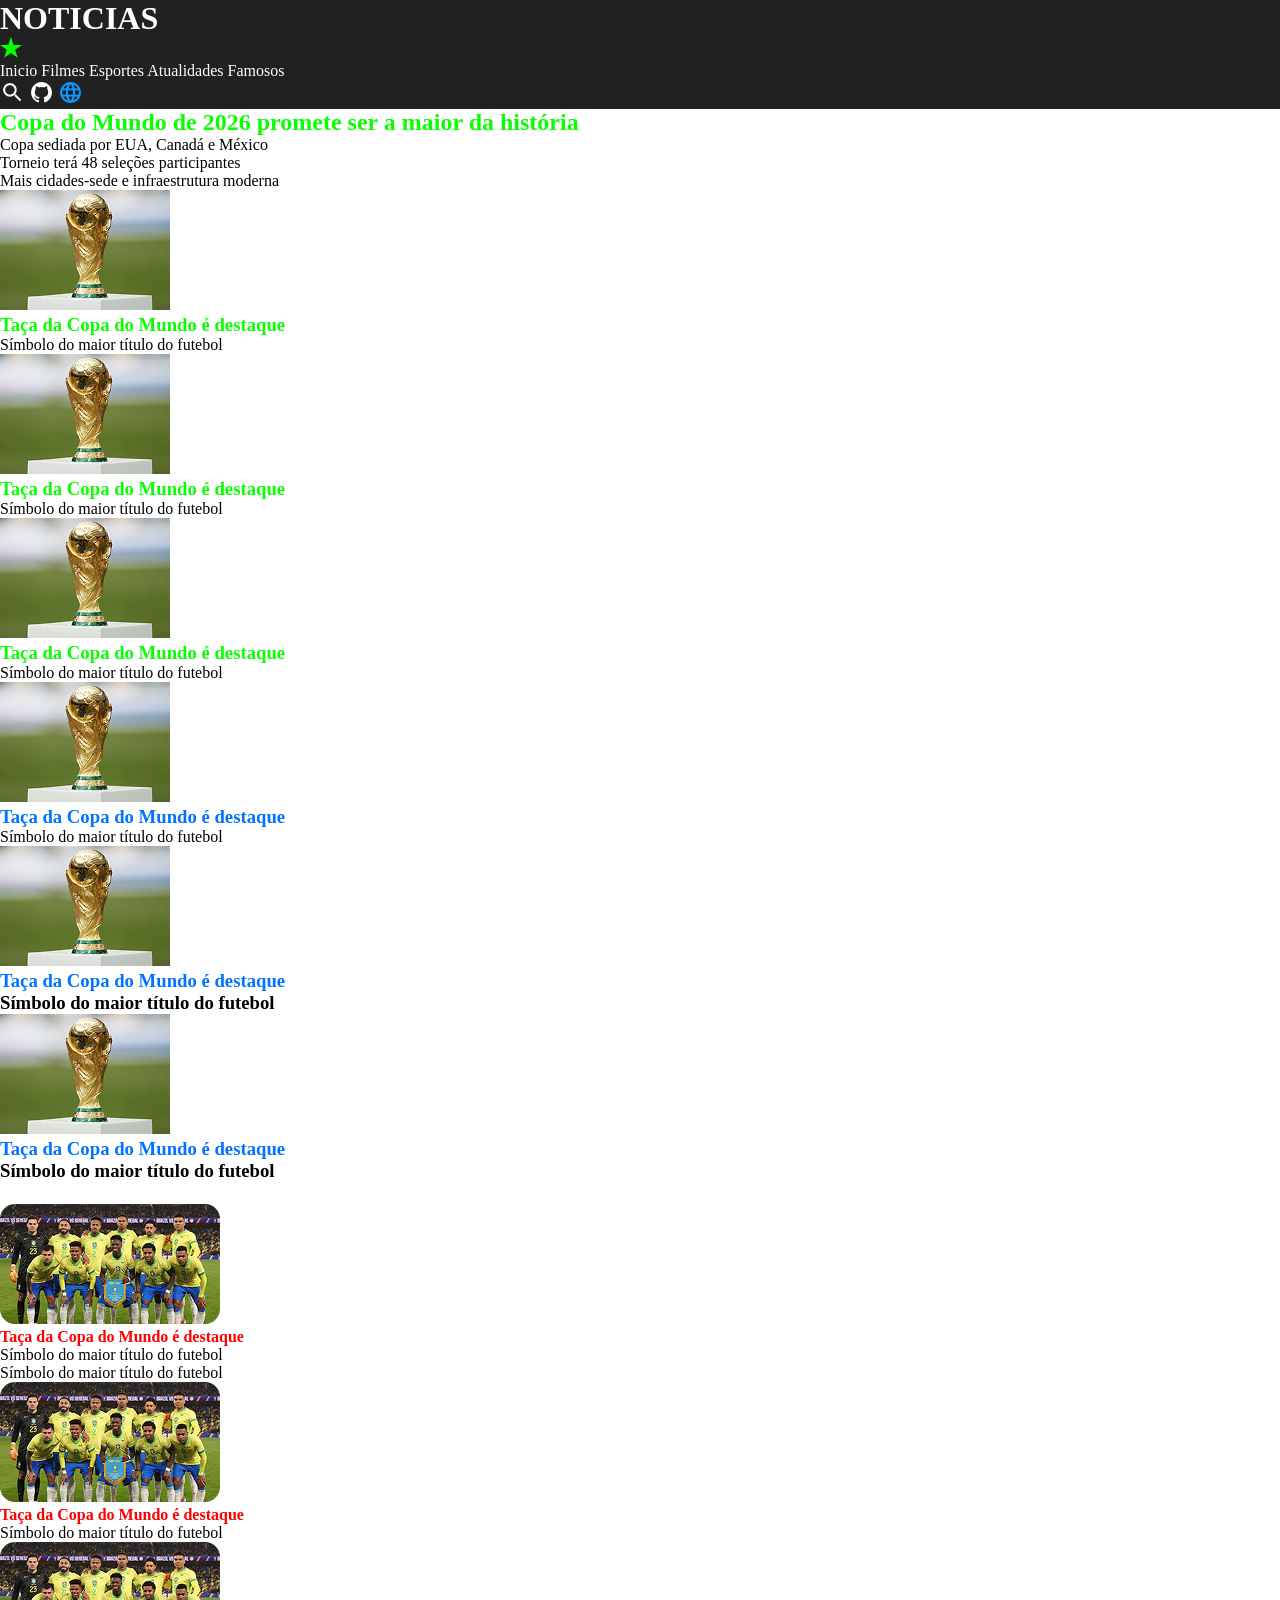
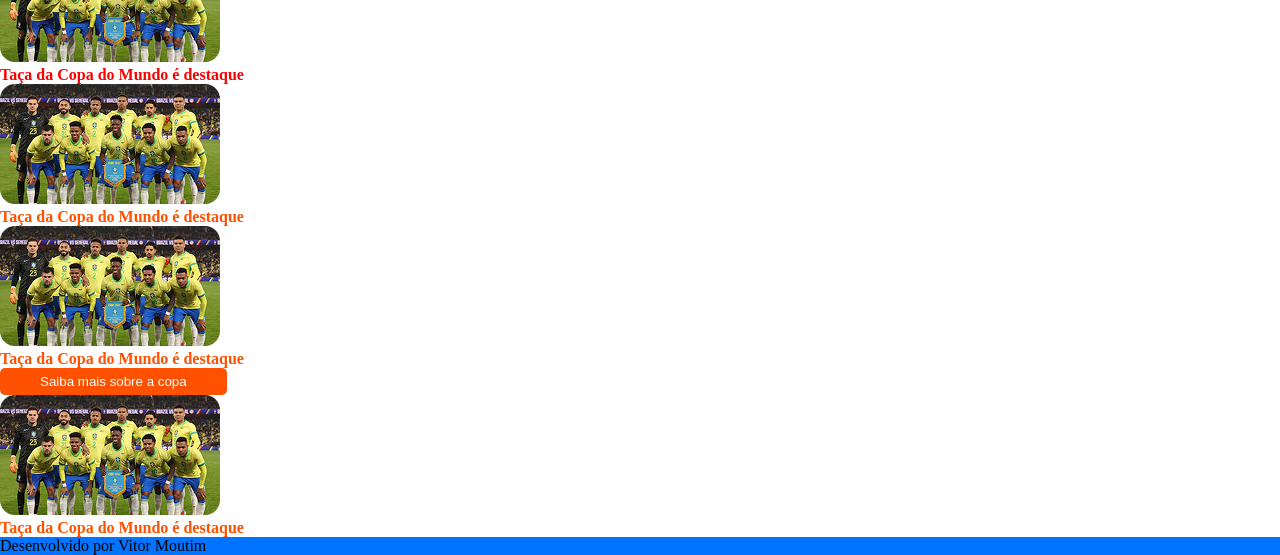
==== index.html @ 13dfeb14 "esqueleto da pagina do site de noticias" ====
<!DOCTYPE html>
<html lang="en">

<head>
    <meta charset="UTF-8">
    <meta name="viewport" content="width=device-width, initial-scale=1.0">
    <link rel="stylesheet" href="style.css">
    <title>Site De Noticías</title>
</head>

<body>
    <header>
        <div>
            <h1>NOTICIAS</h1>
            <img src="./imagens/Star 1.png" alt="Desenho de uma estrela na cor verde.">
        </div>

        <nav>
            <a href="">Inicio</a>
            <a href="">Filmes</a>
            <a href="">Esportes</a>
            <a href="">Atualidades</a>
            <a href="">Famosos</a>
        </nav>

        <div>
            <img src="./imagens/ic_outline-search.png" alt="Icone de uma lupa">
            <img src="./imagens/ri_github-fill.png" alt="Icone da logo do GitHub">
            <img src="./imagens/material-symbols_language.png" alt="Icone de um globo azul">
        </div>
    </header>

    <main>
        <section>
            <article>
                <h2 class="cor-verde">Copa do Mundo de 2026 promete ser a maior da história</h2>
                <ul>
                    <li>Copa sediada por EUA, Canadá e México</li>
                    <li>Torneio terá 48 seleções participantes</li>
                    <li>Mais cidades-sede e infraestrutura moderna</li>
                </ul>
            </article>

            <div>
                <article>
                    <img src="./imagens/imagem da taça.png" alt="Imagem da taça da copa do mundo">
                    <h3 class="cor-verde">Taça da Copa do Mundo é destaque</h3>
                    <ul>
                        <li>Símbolo do maior título do futebol</li>
                    </ul>
                </article>

                <article>
                    <img src="./imagens/imagem da taça.png" alt="Imagem da taça da copa do mundo">
                    <h3 class="cor-verde">Taça da Copa do Mundo é destaque</h3>
                    <ul>
                        <li>Símbolo do maior título do futebol</li>
                    </ul>
                </article>

                <article>
                    <img src="./imagens/imagem da taça.png" alt="Imagem da taça da copa do mundo">
                    <h3 class="cor-verde">Taça da Copa do Mundo é destaque</h3>
                    <ul>
                        <li>Símbolo do maior título do futebol</li>
                    </ul>
                </article>
            </div>

            <div>
                <article>
                    <img src="./imagens/imagem da taça.png" alt="Imagem da taça da copa do mundo">
                    <h3 class="cor-azul">Taça da Copa do Mundo é destaque</h3>
                    <ul>
                        <li>Símbolo do maior título do futebol</li>
                    </ul>
                </article>

                <article>
                    <img src="./imagens/imagem da taça.png" alt="Imagem da taça da copa do mundo">
                    <h3 class="cor-azul">Taça da Copa do Mundo é destaque<h3>
                            <ul>
                                <li>Símbolo do maior título do futebol</li>
                            </ul>
                </article>

                <article>
                    <img src="./imagens/imagem da taça.png" alt="Imagem da taça da copa do mundo">
                    <h3 class="cor-azul">Taça da Copa do Mundo é destaque<h3>
                            <ul>
                                <li>Símbolo do maior título do futebol
                                <li>
                                    <ul>
                                        <article>
                                            <div>
        </section>

        <section>
            <article>
                <img src="./imagens/imagem da seleção.png" alt="Foto da seleção Brasileira">
                <h4 class="cor-vermelha">Taça da Copa do Mundo é destaque</h4>
                <ul>
                    <li>Símbolo do maior título do futebol</li>
                    <li>Símbolo do maior título do futebol</li>
                </ul>
            </article>

            <article>
                <img src="./imagens/imagem da seleção.png" alt="">
                <h4 class="cor-vermelha">Taça da Copa do Mundo é destaque</h4>
                <ul>
                    <li>Símbolo do maior título do futebol</li>
                </ul>
            </article>

            <article>
                <img src="./imagens/imagem da seleção.png" alt="">
                <h4 class="cor-vermelha">Taça da Copa do Mundo é destaque</h4>
            </article>

            <article>
                <img src="./imagens/imagem da seleção.png" alt="">
                <h4 class="cor-laranja">Taça da Copa do Mundo é destaque</h4>
            </article>

            <article>
                <img src="./imagens/imagem da seleção.png" alt="">
                <h4 class="cor-laranja">Taça da Copa do Mundo é destaque</h4>
                <button id="botao-saiba-mais">Saiba mais sobre a copa</button>
            </article>

            <article>
                <img src="./imagens/imagem da seleção.png" alt="">
                <h4 class="cor-laranja">Taça da Copa do Mundo é destaque</h4>
            </article>

        </section>
    </main>

    <footer>
        <p>Desenvolvido por Vitor Moutim</p>
    </footer>
</body>

</html>
---- style.css ----
* {
    padding: 0;
    margin: 0;
}

header {
    background-color: #212121;
    color: white;
}

header nav a {
    color: white;
    text-decoration: none;
}

.cor-verde {
    color: #09FF00;
}

.cor-azul {
    color: #0073FF;
}

.cor-vermelha {
    color: #FF0000;
}

.cor-laranja {
    color: #FF5100;
}


#botao-saiba-mais {
    background-color: #FF5100;
    color: white;
    border: none;
    padding-left: 40px;
    padding-right: 40px;
    padding-top: 6px;
    padding-bottom: 6px;
    border-radius: 5px;
}

footer {
    background-color: #0073FF;
}
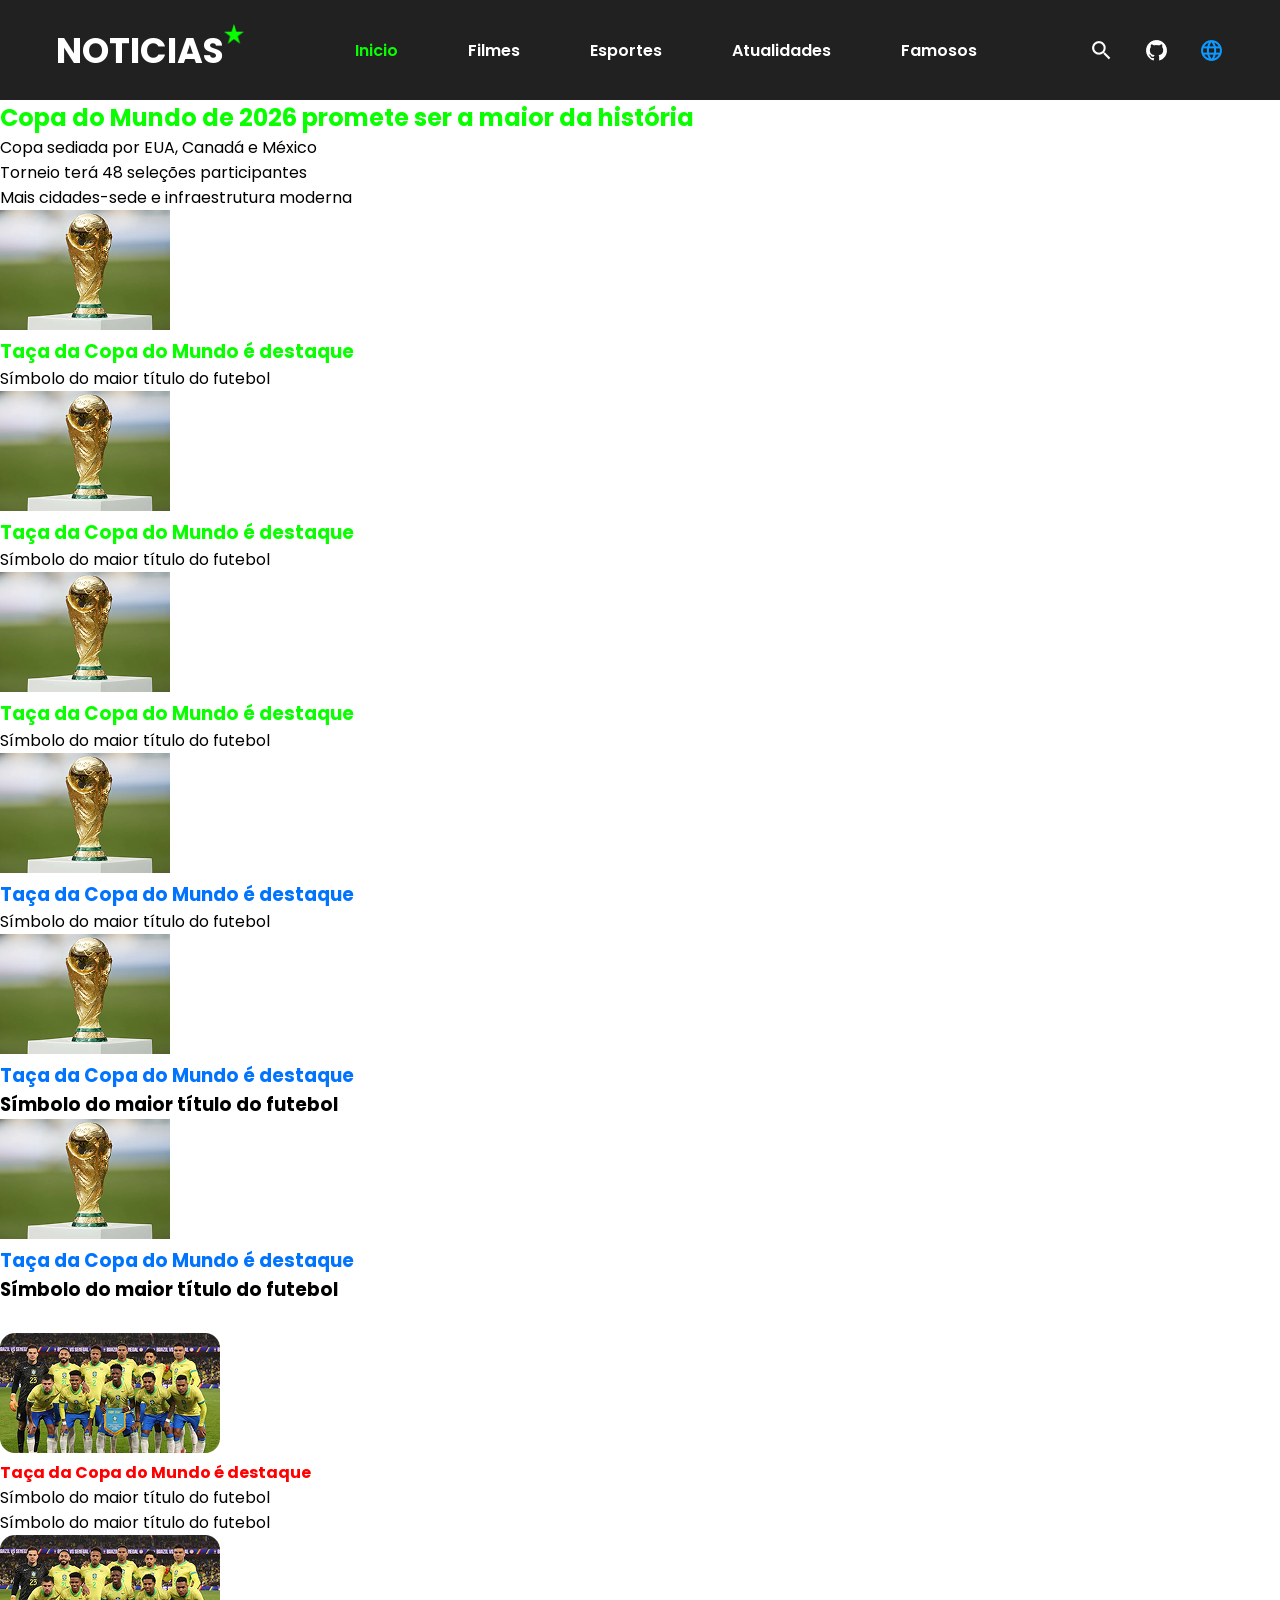
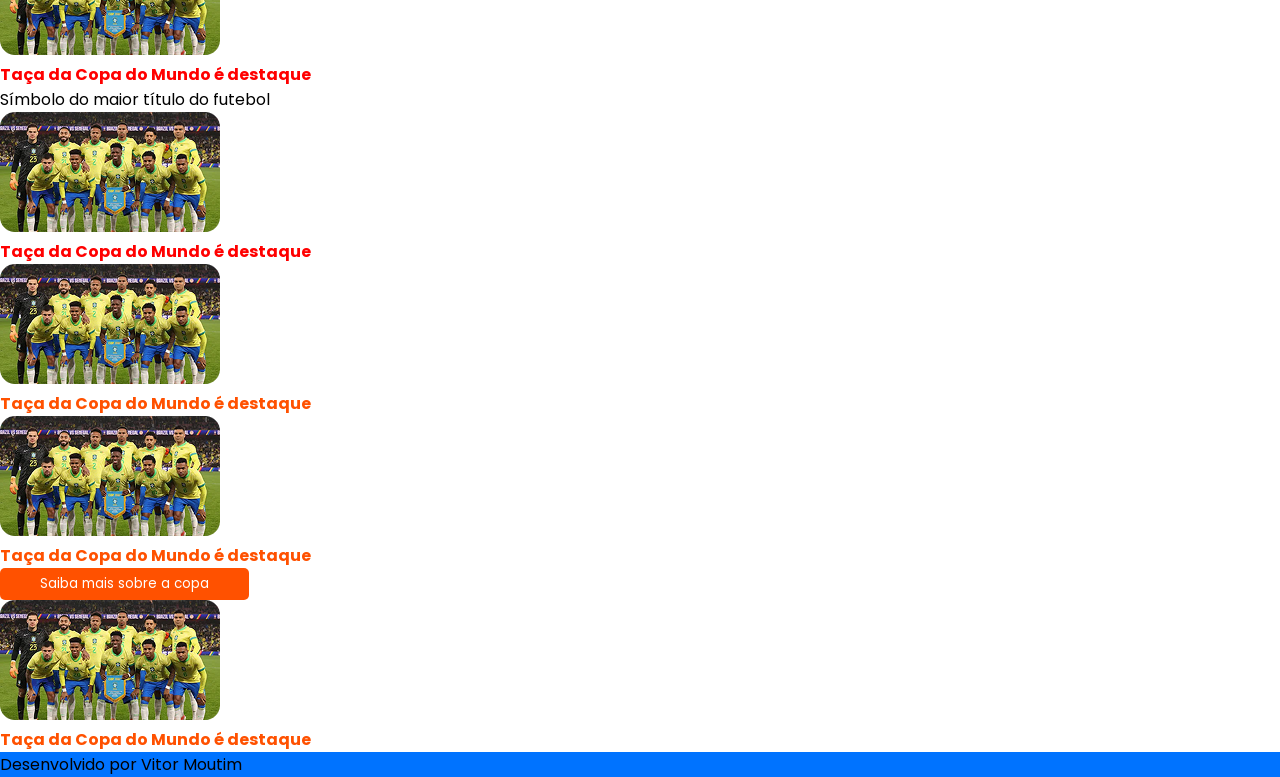
==== commit 292bac18: "header finalizado" ====
--- a/index.html
+++ b/index.html
@@ -10,7 +10,7 @@
 
 <body>
     <header>
-        <div>
+        <div class="logo">
             <h1>NOTICIAS</h1>
             <img src="./imagens/Star 1.png" alt="Desenho de uma estrela na cor verde.">
         </div>
@@ -23,7 +23,7 @@
             <a href="">Famosos</a>
         </nav>
 
-        <div>
+        <div class="icones-header">
             <img src="./imagens/ic_outline-search.png" alt="Icone de uma lupa">
             <img src="./imagens/ri_github-fill.png" alt="Icone da logo do GitHub">
             <img src="./imagens/material-symbols_language.png" alt="Icone de um globo azul">
--- a/style.css
+++ b/style.css
@@ -1,16 +1,59 @@
+@import url('https://fonts.googleapis.com/css2?family=Poppins:ital,wght@0,100;0,200;0,300;0,400;0,500;0,600;0,700;0,800;0,900;1,100;1,200;1,300;1,400;1,500;1,600;1,700;1,800;1,900&display=swap');
 * {
     padding: 0;
     margin: 0;
+    font-family: "Poppins", sans-serif;
 }
 
 header {
     background-color: #212121;
     color: white;
+    display: flex;
+    height: 100px;
+    justify-content: space-around;
+    align-items: center;
+}
+
+.logo {
+    display: flex;
+}
+
+.logo img {
+  width: 20px;
+  height: 20px;
+}
+
+.logo h1 {
+  font-size: 35px;
+}
+
+header nav {
+    display: flex;
+    gap: 70px;
+    /* da espaço entre os botões do navegador */
 }
 
 header nav a {
+    font-size: 16px;
+    font-weight: 600;
     color: white;
     text-decoration: none;
+    transition: 0.5s;
+}
+
+header nav a:first-child {
+    /* tb da pra usar nth pra trocar cores dos outros botões */
+    color: #09FF00;
+}
+
+header nav a:hover {
+    color: #09FF00;
+    font-size: 20px;
+}
+
+.icones-header {
+    display: flex;
+    gap: 30px;
 }
 
 .cor-verde {
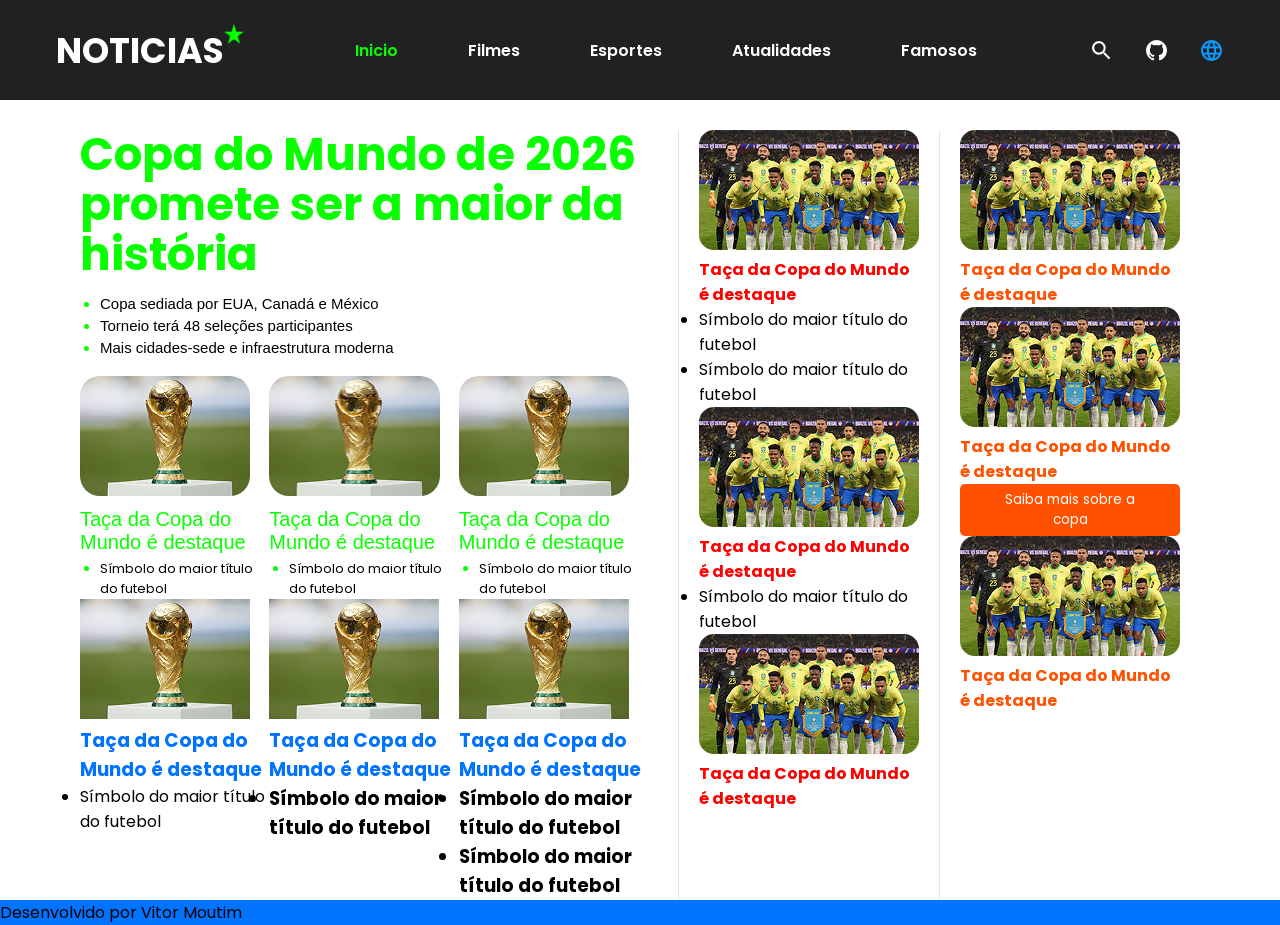
==== commit cb078d29: "3 articles finalizados" ====
--- a/index.html
+++ b/index.html
@@ -32,7 +32,7 @@
 
     <main>
         <section>
-            <article>
+            <article class="noticia-principal">
                 <h2 class="cor-verde">Copa do Mundo de 2026 promete ser a maior da história</h2>
                 <ul>
                     <li>Copa sediada por EUA, Canadá e México</li>
@@ -41,8 +41,8 @@
                 </ul>
             </article>
 
-            <div>
-                <article>
+            <div id="primeira-secao-noticias">
+                <article class="noticia-grupo-1">
                     <img src="./imagens/imagem da taça.png" alt="Imagem da taça da copa do mundo">
                     <h3 class="cor-verde">Taça da Copa do Mundo é destaque</h3>
                     <ul>
@@ -50,7 +50,7 @@
                     </ul>
                 </article>
 
-                <article>
+                <article class="noticia-grupo-1">
                     <img src="./imagens/imagem da taça.png" alt="Imagem da taça da copa do mundo">
                     <h3 class="cor-verde">Taça da Copa do Mundo é destaque</h3>
                     <ul>
@@ -58,7 +58,7 @@
                     </ul>
                 </article>
 
-                <article>
+                <article class="noticia-grupo-1">
                     <img src="./imagens/imagem da taça.png" alt="Imagem da taça da copa do mundo">
                     <h3 class="cor-verde">Taça da Copa do Mundo é destaque</h3>
                     <ul>
@@ -67,7 +67,7 @@
                 </article>
             </div>
 
-            <div>
+            <div id="segunda-secao-noticias">
                 <article>
                     <img src="./imagens/imagem da taça.png" alt="Imagem da taça da copa do mundo">
                     <h3 class="cor-azul">Taça da Copa do Mundo é destaque</h3>
@@ -89,7 +89,7 @@
                     <h3 class="cor-azul">Taça da Copa do Mundo é destaque<h3>
                             <ul>
                                 <li>Símbolo do maior título do futebol
-                                <li>
+                                <li>Símbolo do maior título do futebol
                                     <ul>
                                         <article>
                                             <div>
@@ -118,6 +118,9 @@
                 <h4 class="cor-vermelha">Taça da Copa do Mundo é destaque</h4>
             </article>
 
+        </section>
+
+        <section>
             <article>
                 <img src="./imagens/imagem da seleção.png" alt="">
                 <h4 class="cor-laranja">Taça da Copa do Mundo é destaque</h4>
@@ -133,7 +136,6 @@
                 <img src="./imagens/imagem da seleção.png" alt="">
                 <h4 class="cor-laranja">Taça da Copa do Mundo é destaque</h4>
             </article>
-
         </section>
     </main>
 
--- a/style.css
+++ b/style.css
@@ -1,4 +1,5 @@
 @import url('https://fonts.googleapis.com/css2?family=Poppins:ital,wght@0,100;0,200;0,300;0,400;0,500;0,600;0,700;0,800;0,900;1,100;1,200;1,300;1,400;1,500;1,600;1,700;1,800;1,900&display=swap');
+
 * {
     padding: 0;
     margin: 0;
@@ -19,12 +20,12 @@
 }
 
 .logo img {
-  width: 20px;
-  height: 20px;
+    width: 20px;
+    height: 20px;
 }
 
 .logo h1 {
-  font-size: 35px;
+    font-size: 35px;
 }
 
 header nav {
@@ -56,6 +57,21 @@
     gap: 30px;
 }
 
+main {
+    padding-top: 30px;
+    padding-left: 80px;
+    padding-right: 80px;
+    display: flex;
+}
+
+#primeira-secao-noticias {
+    display: flex;
+}
+
+#segunda-secao-noticias {
+    display: flex;
+}
+
 .cor-verde {
     color: #09FF00;
 }
@@ -84,6 +100,66 @@
     border-radius: 5px;
 }
 
+.noticia-principal h2 {
+    font-size: 45px;
+    line-height: 50px;
+}
+
+.noticia-principal ul {
+    padding-left: 20px;
+    margin-top: 15px;
+    margin-bottom: 15px;
+}
+
+.noticia-principal ul li {
+    font-size: 15px;
+    font-weight: 300;
+    padding-bottom: 5px;
+}
+
+.noticia-principal ul li::marker {
+    /*ele troca a cor da bolinha*/
+    color: #09FF00;
+}
+
+main section:first-child {
+    width: 60%;
+    padding-right: 30px;
+    border-right: 1px solid rgba(0, 0, 0, 0.1);
+}
+
+main section:nth-child(2) {
+    width: 20%;
+    padding: 0 20px;
+    border-right: 1px solid rgba(0, 0, 0, 0.1);
+}
+
+main section:nth-child(3) {
+    width: 20%;
+    padding: 0 20px;
+}
+
+.noticia-grupo-1 img {
+    width: 90%;
+    border-radius: 20px;
+}
+
+.noticia-grupo-1 h3 {
+    font-size: 20px;
+    font-weight: 500;
+    margin: 5px 0px;
+}
+
+.noticia-grupo-1 ul {
+    padding-left: 20px;
+    font-size: 13px;
+    font-weight: 300px;
+}
+
+.noticia-grupo-1 ul li::marker {
+    color: #09FF00;
+}
+
 footer {
     background-color: #0073FF;
 }
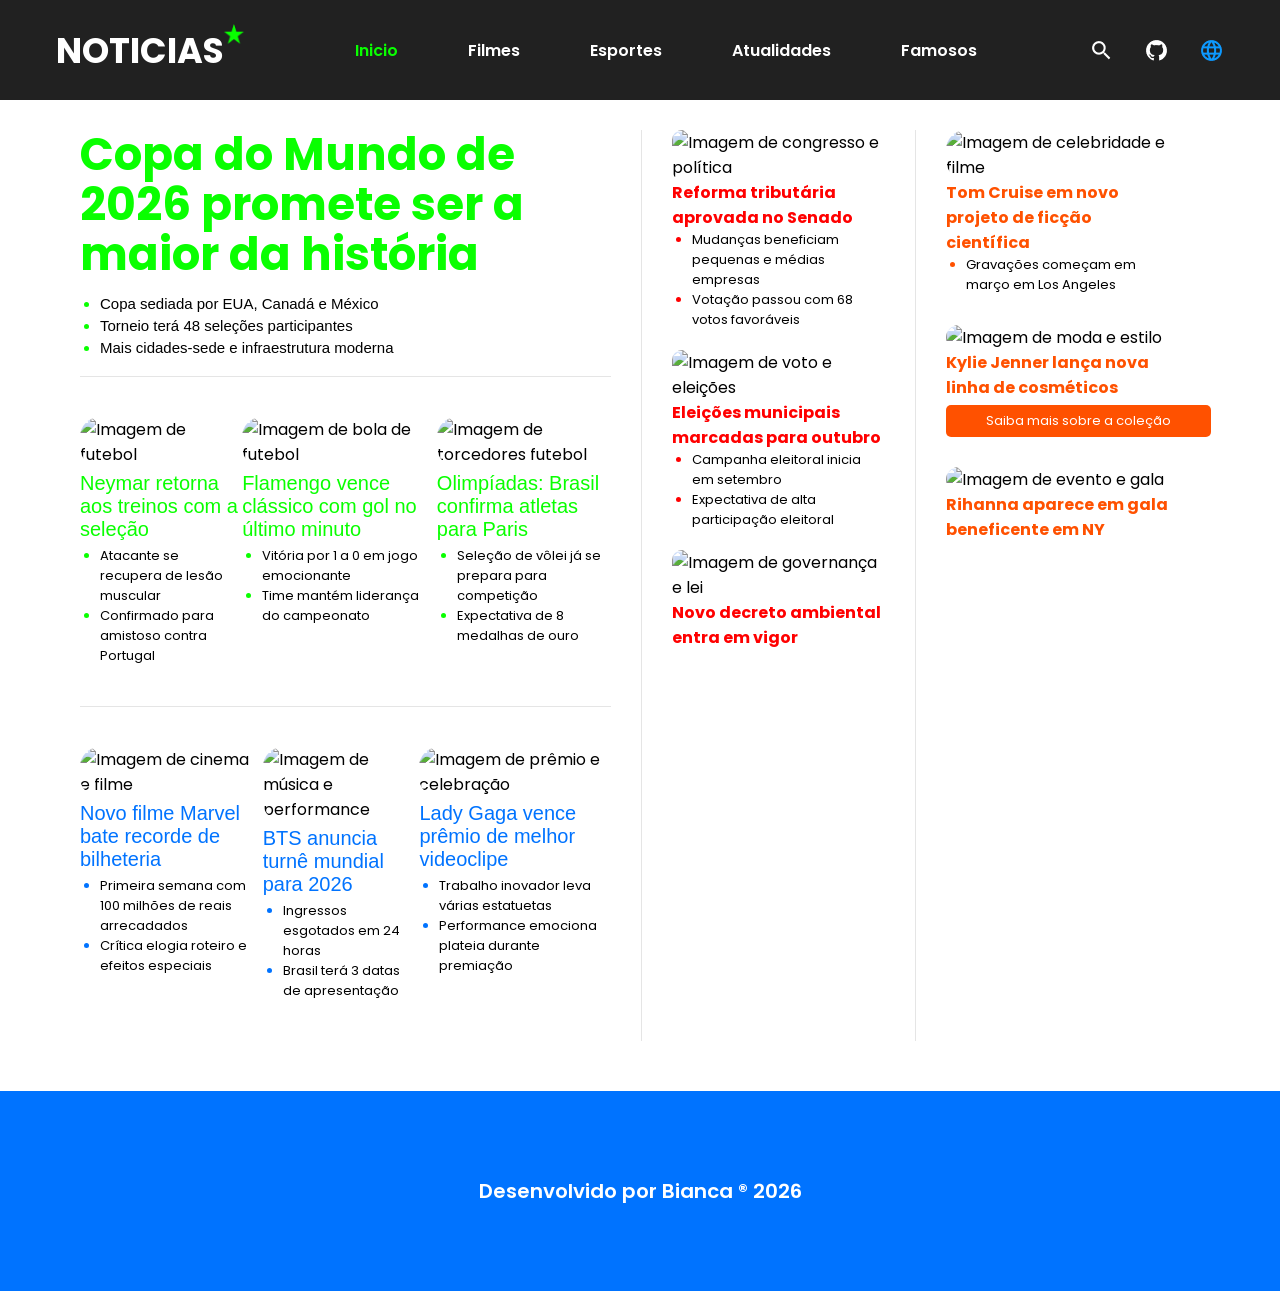
==== commit 2aa3677a: "pagina inicial finalizada" ====
--- a/index.html
+++ b/index.html
@@ -42,105 +42,114 @@
             </article>
 
             <div id="primeira-secao-noticias">
-                <article class="noticia-grupo-1">
-                    <img src="./imagens/imagem da taça.png" alt="Imagem da taça da copa do mundo">
-                    <h3 class="cor-verde">Taça da Copa do Mundo é destaque</h3>
+                <article class="noticia-grupo">
+                    <img src="https://images.unsplash.com/photo-1461896836934-ffe607ba8211?w=400&h=300&fit=crop" alt="Imagem de futebol">
+                    <h3 class="cor-verde">Neymar retorna aos treinos com a seleção</h3>
                     <ul>
-                        <li>Símbolo do maior título do futebol</li>
+                        <li>Atacante se recupera de lesão muscular</li>
+                        <li>Confirmado para amistoso contra Portugal</li>
                     </ul>
                 </article>
 
-                <article class="noticia-grupo-1">
-                    <img src="./imagens/imagem da taça.png" alt="Imagem da taça da copa do mundo">
-                    <h3 class="cor-verde">Taça da Copa do Mundo é destaque</h3>
+                <article class="noticia-grupo">
+                    <img src="https://images.pexels.com/photos/3807517/pexels-photo-3807517.jpeg?w=400&h=300&fit=crop" alt="Imagem de bola de futebol">
+                    <h3 class="cor-verde">Flamengo vence clássico com gol no último minuto</h3>
                     <ul>
-                        <li>Símbolo do maior título do futebol</li>
+                        <li>Vitória por 1 a 0 em jogo emocionante</li>
+                        <li>Time mantém liderança do campeonato</li>
                     </ul>
                 </article>
 
-                <article class="noticia-grupo-1">
-                    <img src="./imagens/imagem da taça.png" alt="Imagem da taça da copa do mundo">
-                    <h3 class="cor-verde">Taça da Copa do Mundo é destaque</h3>
+                <article class="noticia-grupo">
+                    <img src="https://images.pexels.com/photos/3945657/pexels-photo-3945657.jpeg?w=400&h=300&fit=crop" alt="Imagem de torcedores futebol">
+                    <h3 class="cor-verde">Olimpíadas: Brasil confirma atletas para Paris</h3>
                     <ul>
-                        <li>Símbolo do maior título do futebol</li>
+                        <li>Seleção de vôlei já se prepara para competição</li>
+                        <li>Expectativa de 8 medalhas de ouro</li>
                     </ul>
                 </article>
             </div>
 
             <div id="segunda-secao-noticias">
-                <article>
-                    <img src="./imagens/imagem da taça.png" alt="Imagem da taça da copa do mundo">
-                    <h3 class="cor-azul">Taça da Copa do Mundo é destaque</h3>
+                <article class="noticia-grupo">
+                    <img src="https://images.pexels.com/photos/2823084/pexels-photo-2823084.jpeg?w=400&h=300&fit=crop" alt="Imagem de cinema e filme">
+                    <h3 class="cor-azul">Novo filme Marvel bate recorde de bilheteria</h3>
                     <ul>
-                        <li>Símbolo do maior título do futebol</li>
+                        <li>Primeira semana com 100 milhões de reais arrecadados</li>
+                        <li>Crítica elogia roteiro e efeitos especiais</li>
                     </ul>
                 </article>
 
-                <article>
-                    <img src="./imagens/imagem da taça.png" alt="Imagem da taça da copa do mundo">
-                    <h3 class="cor-azul">Taça da Copa do Mundo é destaque<h3>
-                            <ul>
-                                <li>Símbolo do maior título do futebol</li>
-                            </ul>
+                <article class="noticia-grupo">
+                    <img src="https://images.unsplash.com/photo-1514525253161-7a46d19cd819?w=400&h=300&fit=crop" alt="Imagem de música e performance">
+                    <h3 class="cor-azul">BTS anuncia turnê mundial para 2026</h3>
+                    <ul>
+                        <li>Ingressos esgotados em 24 horas</li>
+                        <li>Brasil terá 3 datas de apresentação</li>
+                    </ul>
                 </article>
 
-                <article>
-                    <img src="./imagens/imagem da taça.png" alt="Imagem da taça da copa do mundo">
-                    <h3 class="cor-azul">Taça da Copa do Mundo é destaque<h3>
-                            <ul>
-                                <li>Símbolo do maior título do futebol
-                                <li>Símbolo do maior título do futebol
-                                    <ul>
-                                        <article>
-                                            <div>
+                <article class="noticia-grupo">
+                    <img src="https://images.unsplash.com/photo-1493225457124-a3eb161ffa5f?w=400&h=300&fit=crop" alt="Imagem de prêmio e celebração">
+                    <h3 class="cor-azul">Lady Gaga vence prêmio de melhor videoclipe</h3>
+                    <ul>
+                        <li>Trabalho inovador leva várias estatuetas</li>
+                        <li>Performance emociona plateia durante premiação</li>
+                    </ul>
+                </article>
+            </div>
         </section>
 
         <section>
-            <article>
-                <img src="./imagens/imagem da seleção.png" alt="Foto da seleção Brasileira">
-                <h4 class="cor-vermelha">Taça da Copa do Mundo é destaque</h4>
+            <article class="noticia-grupo">
+                <img src="https://images.unsplash.com/photo-1552664730-d307ca884978?w=400&h=300&fit=crop" alt="Imagem de congresso e política">
+                <h4 class="cor-vermelha">Reforma tributária aprovada no Senado</h4>
                 <ul>
-                    <li>Símbolo do maior título do futebol</li>
-                    <li>Símbolo do maior título do futebol</li>
+                    <li>Mudanças beneficiam pequenas e médias empresas</li>
+                    <li>Votação passou com 68 votos favoráveis</li>
                 </ul>
             </article>
 
-            <article>
-                <img src="./imagens/imagem da seleção.png" alt="">
-                <h4 class="cor-vermelha">Taça da Copa do Mundo é destaque</h4>
+            <article class="noticia-grupo">
+                <img src="https://images.unsplash.com/photo-1531482615713-2afd69097998?w=400&h=300&fit=crop" alt="Imagem de voto e eleições">
+                <h4 class="cor-vermelha">Eleições municipais marcadas para outubro</h4>
                 <ul>
-                    <li>Símbolo do maior título do futebol</li>
+                    <li>Campanha eleitoral inicia em setembro</li>
+                    <li>Expectativa de alta participação eleitoral</li>
                 </ul>
             </article>
 
-            <article>
-                <img src="./imagens/imagem da seleção.png" alt="">
-                <h4 class="cor-vermelha">Taça da Copa do Mundo é destaque</h4>
+            <article class="noticia-grupo">
+                <img src="https://images.pexels.com/photos/7974/pexels-photo.jpg?w=400&h=300&fit=crop" alt="Imagem de governança e lei">
+                <h4 class="cor-vermelha">Novo decreto ambiental entra em vigor</h4>
             </article>
 
         </section>
 
         <section>
-            <article>
-                <img src="./imagens/imagem da seleção.png" alt="">
-                <h4 class="cor-laranja">Taça da Copa do Mundo é destaque</h4>
+            <article class="noticia-grupo">
+                <img src="https://images.pexels.com/photos/1115804/pexels-photo-1115804.jpeg?w=400&h=300&fit=crop" alt="Imagem de celebridade e filme">
+                <h4 class="cor-laranja">Tom Cruise em novo projeto de ficção científica</h4>
+                <ul>
+                    <li>Gravações começam em março em Los Angeles</li>
+                </ul>
             </article>
 
-            <article>
-                <img src="./imagens/imagem da seleção.png" alt="">
-                <h4 class="cor-laranja">Taça da Copa do Mundo é destaque</h4>
-                <button id="botao-saiba-mais">Saiba mais sobre a copa</button>
+            <article class="noticia-grupo">
+                <img src="https://images.unsplash.com/photo-1509631179647-0177331693ae?w=400&h=300&fit=crop" alt="Imagem de moda e estilo">
+                <h4 class="cor-laranja">Kylie Jenner lança nova linha de cosméticos</h4>
+                <button id="botao-saiba-mais">Saiba mais sobre a coleção</button>
             </article>
 
-            <article>
-                <img src="./imagens/imagem da seleção.png" alt="">
-                <h4 class="cor-laranja">Taça da Copa do Mundo é destaque</h4>
+            <article class="noticia-grupo">
+                <img src="https://images.unsplash.com/photo-1495521821757-a1efb6729352?w=400&h=300&fit=crop" alt="Imagem de evento e gala">
+                <h4 class="cor-laranja">Rihanna aparece em gala beneficente em NY</h4>
             </article>
         </section>
     </main>
 
     <footer>
-        <p>Desenvolvido por Vitor Moutim</p>
+        <p>Desenvolvido por Bianca ® 2026</p>
     </footer>
 </body>
 
--- a/style.css
+++ b/style.css
@@ -64,14 +64,6 @@
     display: flex;
 }
 
-#primeira-secao-noticias {
-    display: flex;
-}
-
-#segunda-secao-noticias {
-    display: flex;
-}
-
 .cor-verde {
     color: #09FF00;
 }
@@ -90,6 +82,8 @@
 
 
 #botao-saiba-mais {
+    font-size: 13px;
+    white-space: nowrap;
     background-color: #FF5100;
     color: white;
     border: none;
@@ -98,6 +92,7 @@
     padding-top: 6px;
     padding-bottom: 6px;
     border-radius: 5px;
+    margin-top: 5px;
 }
 
 .noticia-principal h2 {
@@ -123,43 +118,99 @@
 }
 
 main section:first-child {
-    width: 60%;
+    width: 50%;
     padding-right: 30px;
     border-right: 1px solid rgba(0, 0, 0, 0.1);
 }
 
 main section:nth-child(2) {
     width: 20%;
-    padding: 0 20px;
+    padding: 0 30px;
     border-right: 1px solid rgba(0, 0, 0, 0.1);
 }
 
 main section:nth-child(3) {
     width: 20%;
-    padding: 0 20px;
-}
-
-.noticia-grupo-1 img {
+    padding: 0 30px;
+}
+
+.noticia-grupo img {
     width: 90%;
     border-radius: 20px;
 }
 
-.noticia-grupo-1 h3 {
+.noticia-grupo h3 {
     font-size: 20px;
     font-weight: 500;
     margin: 5px 0px;
 }
 
-.noticia-grupo-1 ul {
+.noticia-grupo ul {
     padding-left: 20px;
     font-size: 13px;
     font-weight: 300px;
 }
 
-.noticia-grupo-1 ul li::marker {
-    color: #09FF00;
-}
+.noticia-grupo ul li::marker {
+    color: #09FF00;
+}
+
+#primeira-secao-noticias {
+    display: flex;
+    justify-content: space-between;
+    border-top: 1px solid rgba(0, 0, 0, 0.1);
+    border-bottom: 1px solid rgba(0, 0, 0, 0.1);
+    padding: 40px 0px;
+}
+
+#segunda-secao-noticias {
+    display: flex;
+    justify-content: space-between;
+    padding: 40px 0px;
+}
+
+#segunda-secao-noticias article ul li::marker {
+    color: #0073FF;
+}
+
+/*fim do esilo primeira seção*/
+
+/*estilo segunda seção*/
+
+main section:nth-child(2) article img {
+    border-radius: 10px;
+}
+
+main section:nth-child(2) article {
+    margin-bottom: 20px;
+}
+
+main section:nth-child(2) article ul li::marker {
+    color: #FF0000;
+}
+
+/*fim do estilo segunda seção*/
+
+/*estilo terceira seção*/
+
+main section:nth-child(3) article {
+    margin-bottom: 30px;
+}
+
+main section:nth-child(3) article ul li::marker {
+    color: #FF5100;
+}
+
+/*fim do estilo terceira seção*/
 
 footer {
     background-color: #0073FF;
+    height: 200px;
+    display: flex;
+    justify-content: center;
+    align-items: center;
+    font-size: 20px;
+    color: white;
+    font-weight: 600;
+    margin-top: 50px;
 }
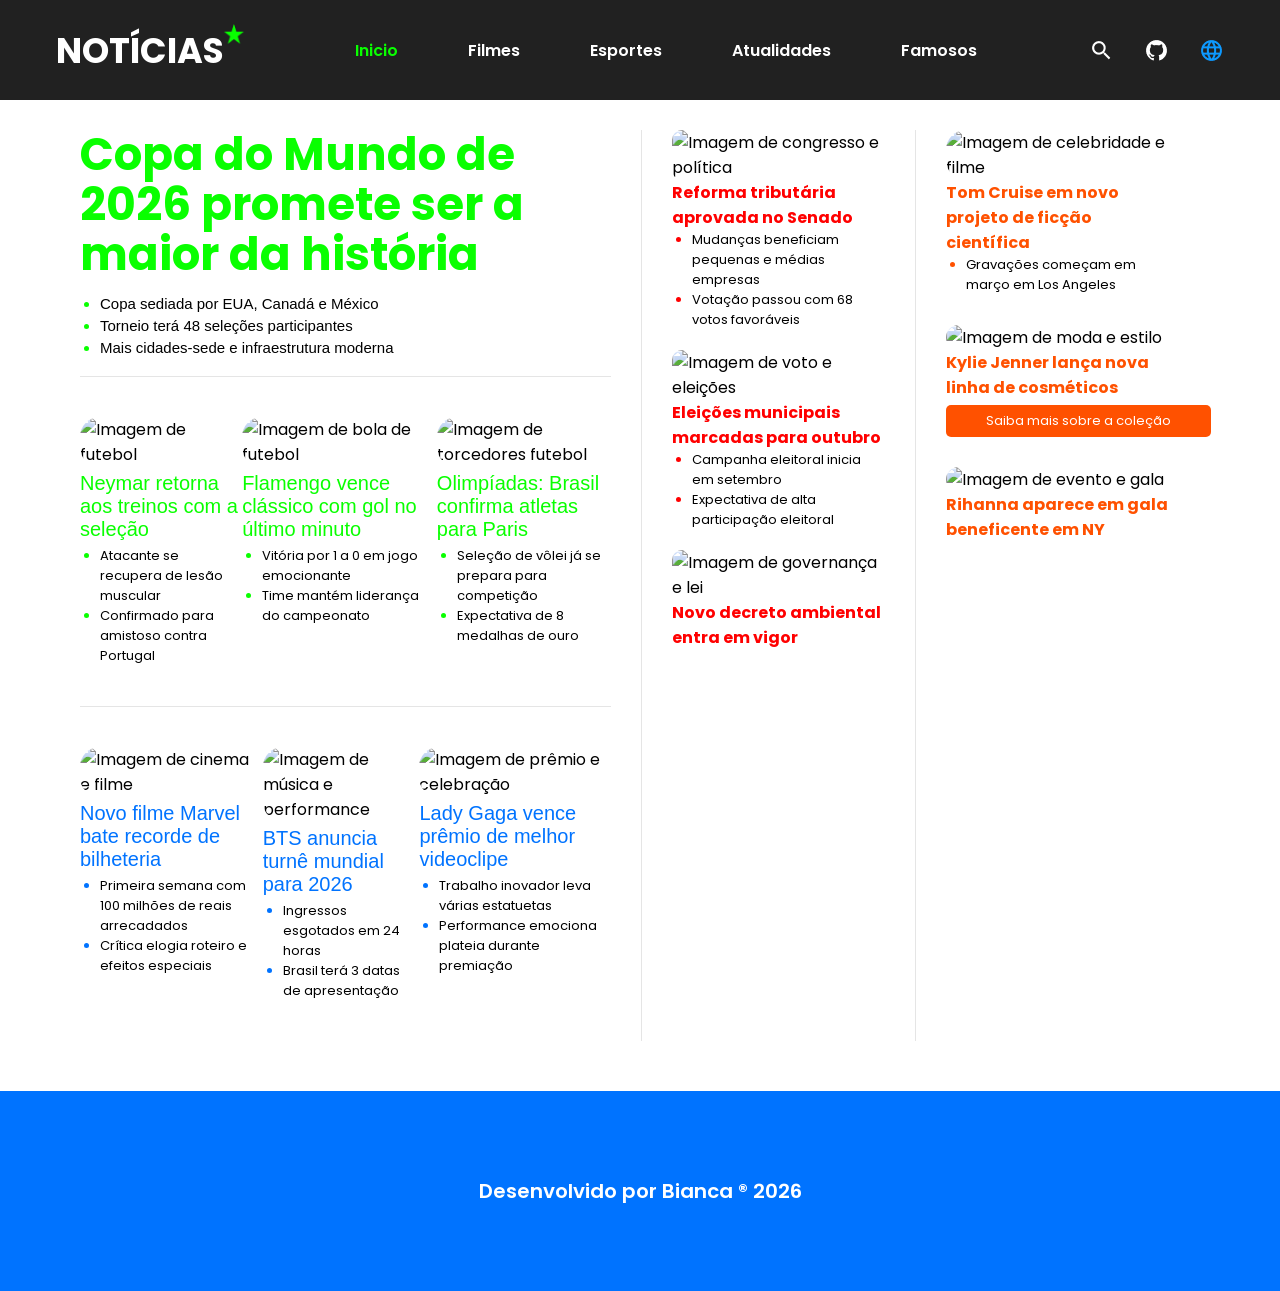
==== commit 482c24dd: "alteração de logo" ====
--- a/index.html
+++ b/index.html
@@ -5,13 +5,13 @@
     <meta charset="UTF-8">
     <meta name="viewport" content="width=device-width, initial-scale=1.0">
     <link rel="stylesheet" href="style.css">
-    <title>Site De Noticías</title>
+    <title>Site De Notícias</title>
 </head>
 
 <body>
     <header>
         <div class="logo">
-            <h1>NOTICIAS</h1>
+            <h1>NOTÍCIAS</h1>
             <img src="./imagens/Star 1.png" alt="Desenho de uma estrela na cor verde.">
         </div>
 
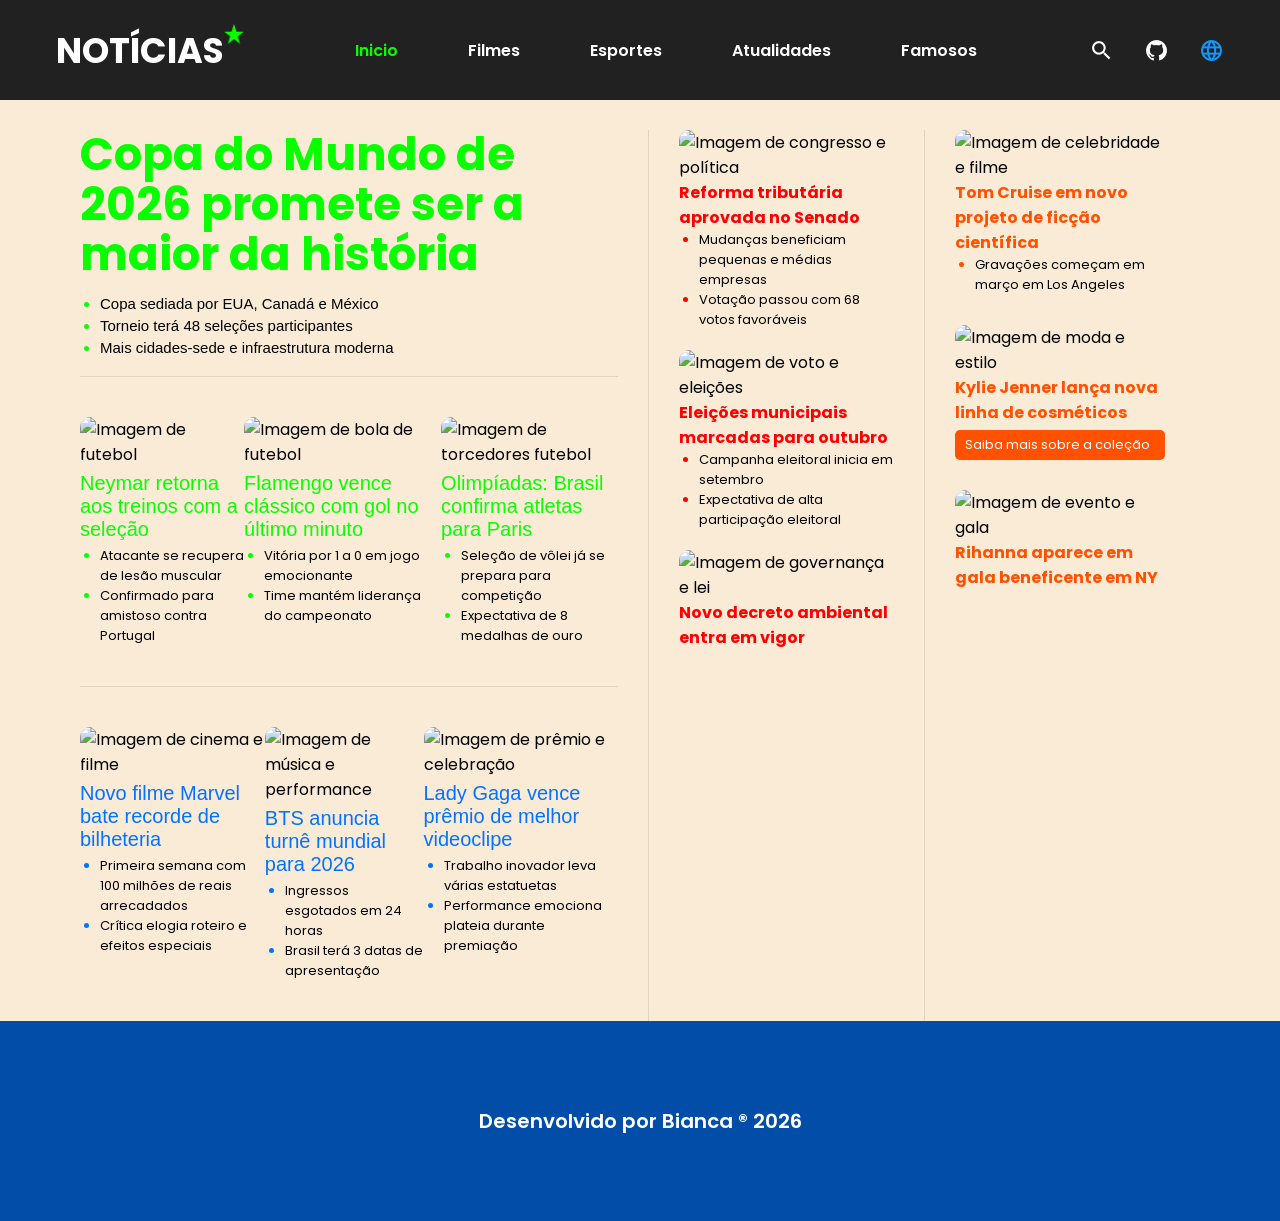
==== commit 980c1449: "imagens pag inicial alteradas" ====
--- a/index.html
+++ b/index.html
@@ -5,6 +5,7 @@
     <meta charset="UTF-8">
     <meta name="viewport" content="width=device-width, initial-scale=1.0">
     <link rel="stylesheet" href="style.css">
+    <link rel="shortcut icon" href="./imagens/Star 1.png" type="image/x-icon">
     <title>Site De Notícias</title>
 </head>
 
@@ -16,11 +17,11 @@
         </div>
 
         <nav>
-            <a href="">Inicio</a>
-            <a href="">Filmes</a>
-            <a href="">Esportes</a>
-            <a href="">Atualidades</a>
-            <a href="">Famosos</a>
+            <a href="./index.html">Inicio</a>
+            <a href="./filmes.html">Filmes</a>
+            <a href="./esportes.html">Esportes</a>
+            <a href="./atualidades.html">Atualidades</a>
+            <a href="./famosos.html">Famosos</a>
         </nav>
 
         <div class="icones-header">
@@ -43,7 +44,8 @@
 
             <div id="primeira-secao-noticias">
                 <article class="noticia-grupo">
-                    <img src="https://images.unsplash.com/photo-1461896836934-ffe607ba8211?w=400&h=300&fit=crop" alt="Imagem de futebol">
+                    <img src="https://images.unsplash.com/photo-1461896836934-ffe607ba8211?w=400&h=300&fit=crop"
+                        height="100px" width="80px" alt="Imagem de futebol">
                     <h3 class="cor-verde">Neymar retorna aos treinos com a seleção</h3>
                     <ul>
                         <li>Atacante se recupera de lesão muscular</li>
@@ -52,7 +54,8 @@
                 </article>
 
                 <article class="noticia-grupo">
-                    <img src="https://images.pexels.com/photos/3807517/pexels-photo-3807517.jpeg?w=400&h=300&fit=crop" alt="Imagem de bola de futebol">
+                    <img src="https://s2-oglobo.glbimg.com/r1gSD6279_NAuK5_zQzkr5t-6tk=/0x0:4096x2726/888x0/smart/filters:strip_icc()/i.s3.glbimg.com/v1/AUTH_da025474c0c44edd99332dddb09cabe8/internal_photos/bs/2023/d/P/9hcva1Q7KwakmAjHVANA/gabi-bh.jfif"
+                        height="100px" width="80px" alt="Imagem de bola de futebol">
                     <h3 class="cor-verde">Flamengo vence clássico com gol no último minuto</h3>
                     <ul>
                         <li>Vitória por 1 a 0 em jogo emocionante</li>
@@ -61,7 +64,8 @@
                 </article>
 
                 <article class="noticia-grupo">
-                    <img src="https://images.pexels.com/photos/3945657/pexels-photo-3945657.jpeg?w=400&h=300&fit=crop" alt="Imagem de torcedores futebol">
+                    <img src="https://www.connectarch.com.br/wp-content/uploads/2024/07/blog-olimpiadas-3-20240725163149-3.png"
+                        height="100px" width="80px" alt="Imagem de torcedores futebol">
                     <h3 class="cor-verde">Olimpíadas: Brasil confirma atletas para Paris</h3>
                     <ul>
                         <li>Seleção de vôlei já se prepara para competição</li>
@@ -72,7 +76,8 @@
 
             <div id="segunda-secao-noticias">
                 <article class="noticia-grupo">
-                    <img src="https://images.pexels.com/photos/2823084/pexels-photo-2823084.jpeg?w=400&h=300&fit=crop" alt="Imagem de cinema e filme">
+                    <img src="https://media-cdn.tripadvisor.com/media/photo-m/1280/1d/95/f4/86/cinema.jpg"
+                        height="100px" width="80px" alt="Imagem de cinema e filme">
                     <h3 class="cor-azul">Novo filme Marvel bate recorde de bilheteria</h3>
                     <ul>
                         <li>Primeira semana com 100 milhões de reais arrecadados</li>
@@ -81,7 +86,8 @@
                 </article>
 
                 <article class="noticia-grupo">
-                    <img src="https://images.unsplash.com/photo-1514525253161-7a46d19cd819?w=400&h=300&fit=crop" alt="Imagem de música e performance">
+                    <img src="https://images.unsplash.com/photo-1514525253161-7a46d19cd819?w=400&h=300&fit=crop"
+                        height="100px" width="80px" alt="Imagem de música e performance">
                     <h3 class="cor-azul">BTS anuncia turnê mundial para 2026</h3>
                     <ul>
                         <li>Ingressos esgotados em 24 horas</li>
@@ -90,7 +96,8 @@
                 </article>
 
                 <article class="noticia-grupo">
-                    <img src="https://images.unsplash.com/photo-1493225457124-a3eb161ffa5f?w=400&h=300&fit=crop" alt="Imagem de prêmio e celebração">
+                    <img src="https://images.unsplash.com/photo-1493225457124-a3eb161ffa5f?w=400&h=300&fit=crop"
+                        height="100px" width="80px" alt="Imagem de prêmio e celebração">
                     <h3 class="cor-azul">Lady Gaga vence prêmio de melhor videoclipe</h3>
                     <ul>
                         <li>Trabalho inovador leva várias estatuetas</li>
@@ -102,7 +109,8 @@
 
         <section>
             <article class="noticia-grupo">
-                <img src="https://images.unsplash.com/photo-1552664730-d307ca884978?w=400&h=300&fit=crop" alt="Imagem de congresso e política">
+                <img src="https://upload.wikimedia.org/wikipedia/commons/0/02/Senado_Federal_do_Brasil_Fotos_produzidas_pelo_Senado_%2814921917038%29.jpg"
+                    alt="Imagem de congresso e política">
                 <h4 class="cor-vermelha">Reforma tributária aprovada no Senado</h4>
                 <ul>
                     <li>Mudanças beneficiam pequenas e médias empresas</li>
@@ -111,7 +119,8 @@
             </article>
 
             <article class="noticia-grupo">
-                <img src="https://images.unsplash.com/photo-1531482615713-2afd69097998?w=400&h=300&fit=crop" alt="Imagem de voto e eleições">
+                <img src="https://www.tre-go.jus.br/imagens/fotos/urna-eletronica-completa-29-anos-nesta-terca-feira-13-de-maio/@@images/07efa3d2-4ba5-427b-99b0-ca64a70d33aa.jpeg"
+                    alt="Imagem de voto e eleições">
                 <h4 class="cor-vermelha">Eleições municipais marcadas para outubro</h4>
                 <ul>
                     <li>Campanha eleitoral inicia em setembro</li>
@@ -120,7 +129,8 @@
             </article>
 
             <article class="noticia-grupo">
-                <img src="https://images.pexels.com/photos/7974/pexels-photo.jpg?w=400&h=300&fit=crop" alt="Imagem de governança e lei">
+                <img src="https://encrypted-tbn0.gstatic.com/images?q=tbn:ANd9GcQ1UKSoWViJpzEl7glVZ911i4p1vKUT0LPu8g&s"
+                    alt="Imagem de governança e lei">
                 <h4 class="cor-vermelha">Novo decreto ambiental entra em vigor</h4>
             </article>
 
@@ -128,7 +138,8 @@
 
         <section>
             <article class="noticia-grupo">
-                <img src="https://images.pexels.com/photos/1115804/pexels-photo-1115804.jpeg?w=400&h=300&fit=crop" alt="Imagem de celebridade e filme">
+                <img src="https://blog.insinis.com/wp-content/uploads/2024/04/CAPA-SCIFI-1024x574.jpg"
+                    alt="Imagem de celebridade e filme">
                 <h4 class="cor-laranja">Tom Cruise em novo projeto de ficção científica</h4>
                 <ul>
                     <li>Gravações começam em março em Los Angeles</li>
@@ -136,13 +147,15 @@
             </article>
 
             <article class="noticia-grupo">
-                <img src="https://images.unsplash.com/photo-1509631179647-0177331693ae?w=400&h=300&fit=crop" alt="Imagem de moda e estilo">
+                <img src="https://megabeautyfarma.com.br/wp-content/uploads/2023/05/2019-03-como-funciona-logistica-de-cosmeticos.jpg"
+                    alt="Imagem de moda e estilo">
                 <h4 class="cor-laranja">Kylie Jenner lança nova linha de cosméticos</h4>
                 <button id="botao-saiba-mais">Saiba mais sobre a coleção</button>
             </article>
 
             <article class="noticia-grupo">
-                <img src="https://images.unsplash.com/photo-1495521821757-a1efb6729352?w=400&h=300&fit=crop" alt="Imagem de evento e gala">
+                <img src="https://www.hollywoodreporter.com/wp-content/uploads/2024/05/GettyImages-1486966844.jpg?crop=0px%2C102px%2C2760px%2C1545px&resize=2000%2C1126"
+                    alt="Imagem de evento e gala">
                 <h4 class="cor-laranja">Rihanna aparece em gala beneficente em NY</h4>
             </article>
         </section>
--- a/style.css
+++ b/style.css
@@ -15,6 +15,8 @@
     align-items: center;
 }
 
+
+
 .logo {
     display: flex;
 }
@@ -55,6 +57,7 @@
 .icones-header {
     display: flex;
     gap: 30px;
+    cursor: pointer;
 }
 
 main {
@@ -62,6 +65,7 @@
     padding-left: 80px;
     padding-right: 80px;
     display: flex;
+    background-color: antiquewhite;
 }
 
 .cor-verde {
@@ -87,12 +91,13 @@
     background-color: #FF5100;
     color: white;
     border: none;
-    padding-left: 40px;
-    padding-right: 40px;
-    padding-top: 6px;
-    padding-bottom: 6px;
+    padding-left: 10px;
+    padding-right: 15px;
+    padding-top: 5px;
+    padding-bottom: 5px;
     border-radius: 5px;
     margin-top: 5px;
+    cursor: pointer;
 }
 
 .noticia-principal h2 {
@@ -136,7 +141,8 @@
 
 .noticia-grupo img {
     width: 90%;
-    border-radius: 20px;
+    border-radius: 10px;
+    object-fit: cover;
 }
 
 .noticia-grupo h3 {
@@ -163,6 +169,8 @@
     padding: 40px 0px;
 }
 
+/*fim do estilo primeira seção*/
+
 #segunda-secao-noticias {
     display: flex;
     justify-content: space-between;
@@ -173,8 +181,6 @@
     color: #0073FF;
 }
 
-/*fim do esilo primeira seção*/
-
 /*estilo segunda seção*/
 
 main section:nth-child(2) article img {
@@ -204,7 +210,7 @@
 /*fim do estilo terceira seção*/
 
 footer {
-    background-color: #0073FF;
+    background-color: #024da8;
     height: 200px;
     display: flex;
     justify-content: center;
@@ -212,5 +218,5 @@
     font-size: 20px;
     color: white;
     font-weight: 600;
-    margin-top: 50px;
+    margin-top: 0px;
 }
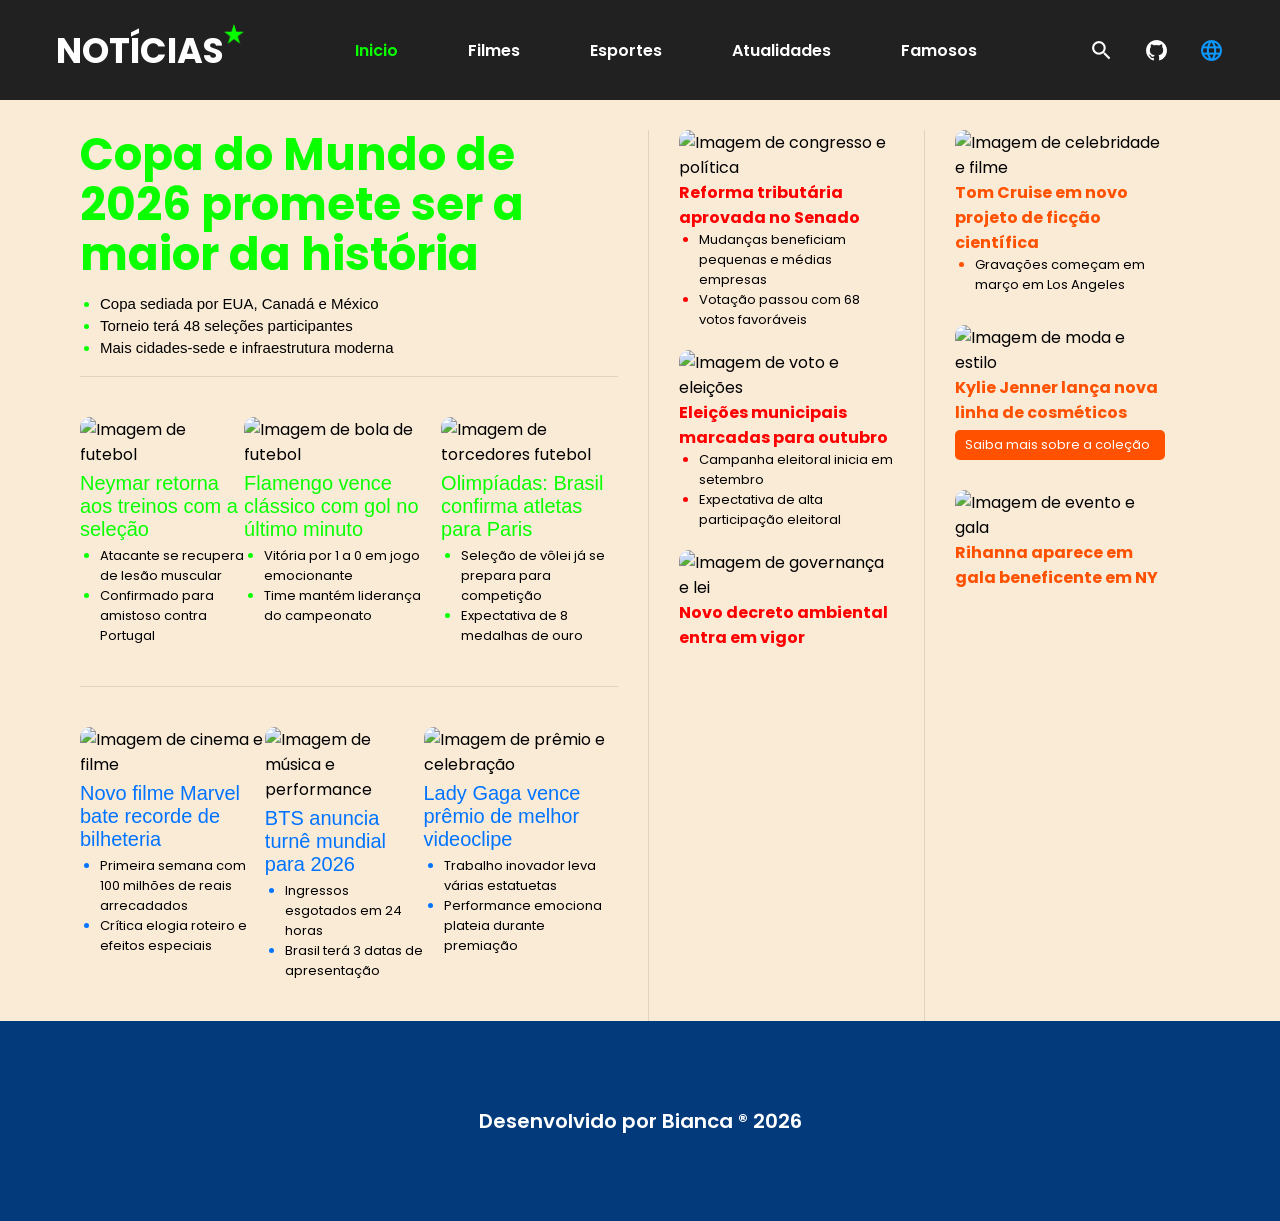
==== commit efcb8c27: "finalizado" ====
--- a/index.html
+++ b/index.html
@@ -96,7 +96,7 @@
                 </article>
 
                 <article class="noticia-grupo">
-                    <img src="https://images.unsplash.com/photo-1493225457124-a3eb161ffa5f?w=400&h=300&fit=crop"
+                    <img src="https://inmagazine.ig.com.br/wp-content/uploads/2025/12/rolling-stone-elege-abracadabra-de-lady-gaga-como-a-melhor-musica-de-2025.png"
                         height="100px" width="80px" alt="Imagem de prêmio e celebração">
                     <h3 class="cor-azul">Lady Gaga vence prêmio de melhor videoclipe</h3>
                     <ul>
--- a/style.css
+++ b/style.css
@@ -14,8 +14,6 @@
     justify-content: space-around;
     align-items: center;
 }
-
-
 
 .logo {
     display: flex;
@@ -210,7 +208,7 @@
 /*fim do estilo terceira seção*/
 
 footer {
-    background-color: #024da8;
+    background-color: #033a7c;
     height: 200px;
     display: flex;
     justify-content: center;
